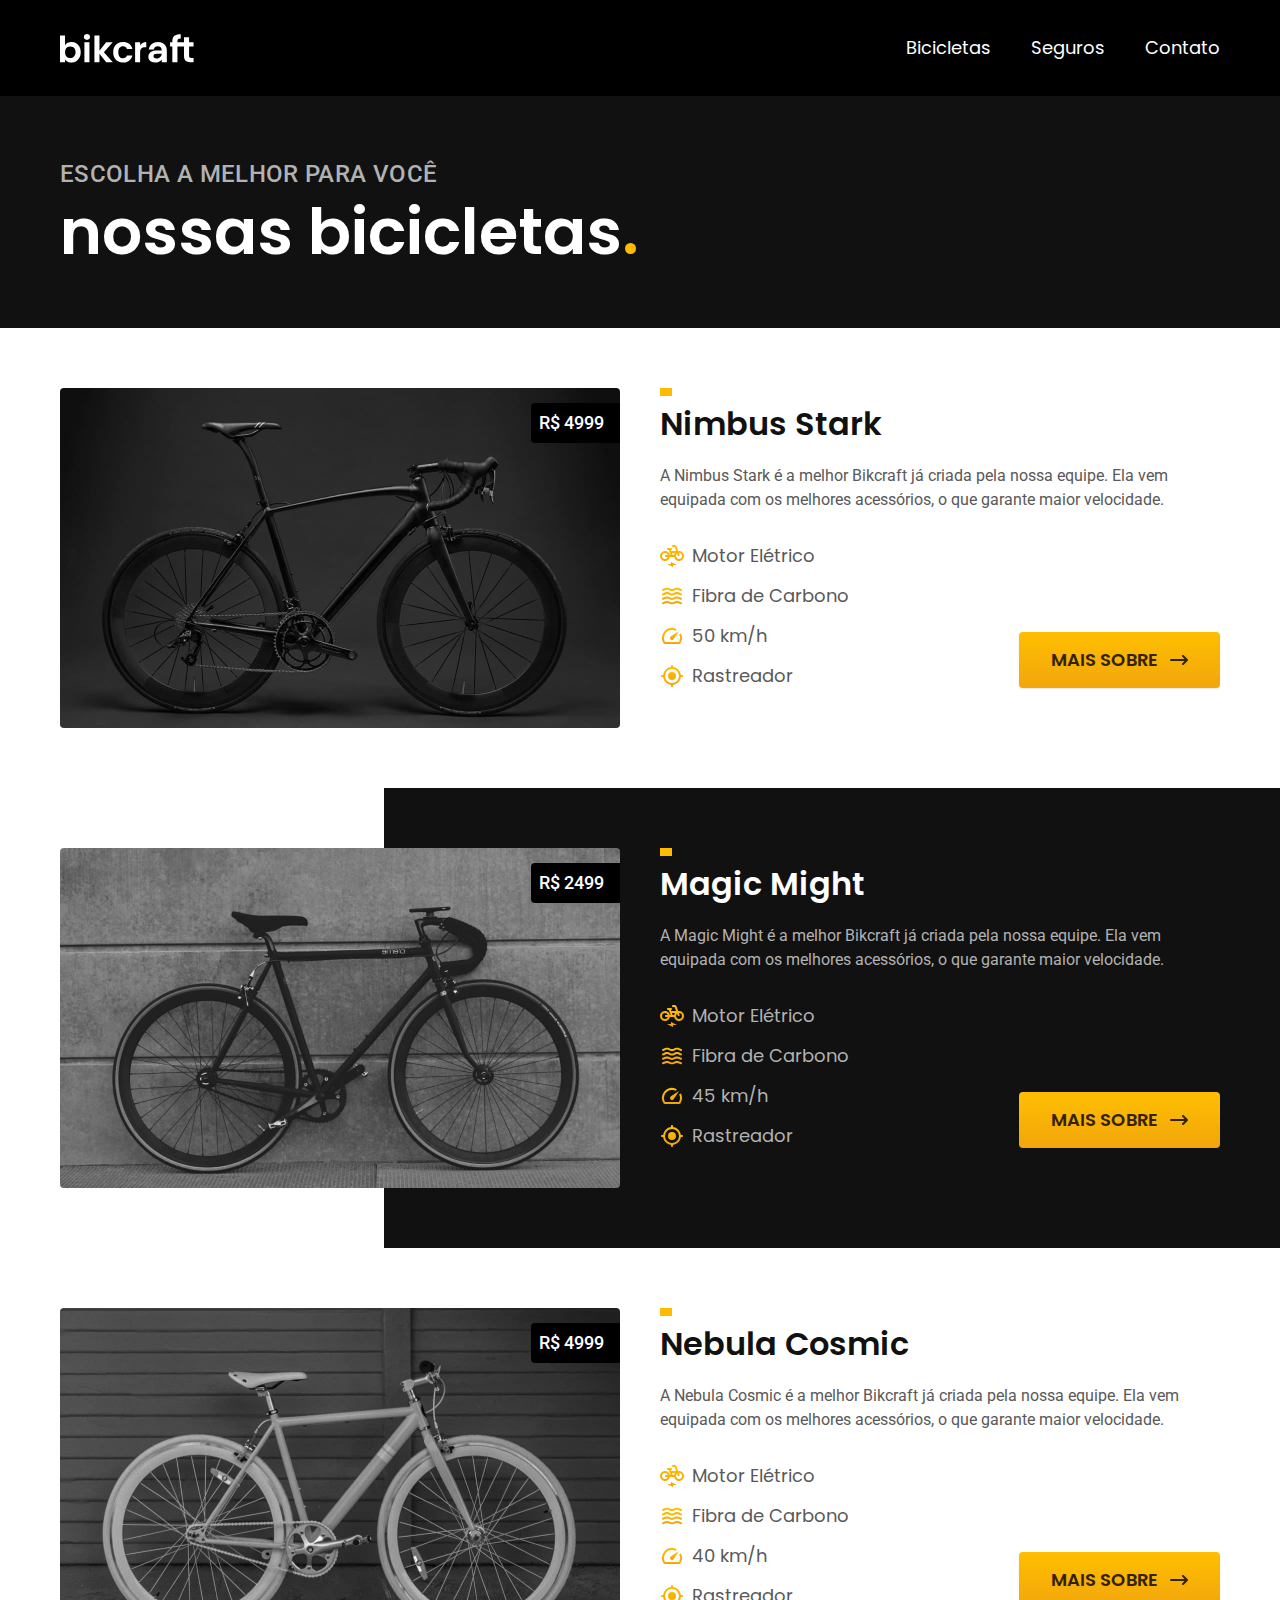
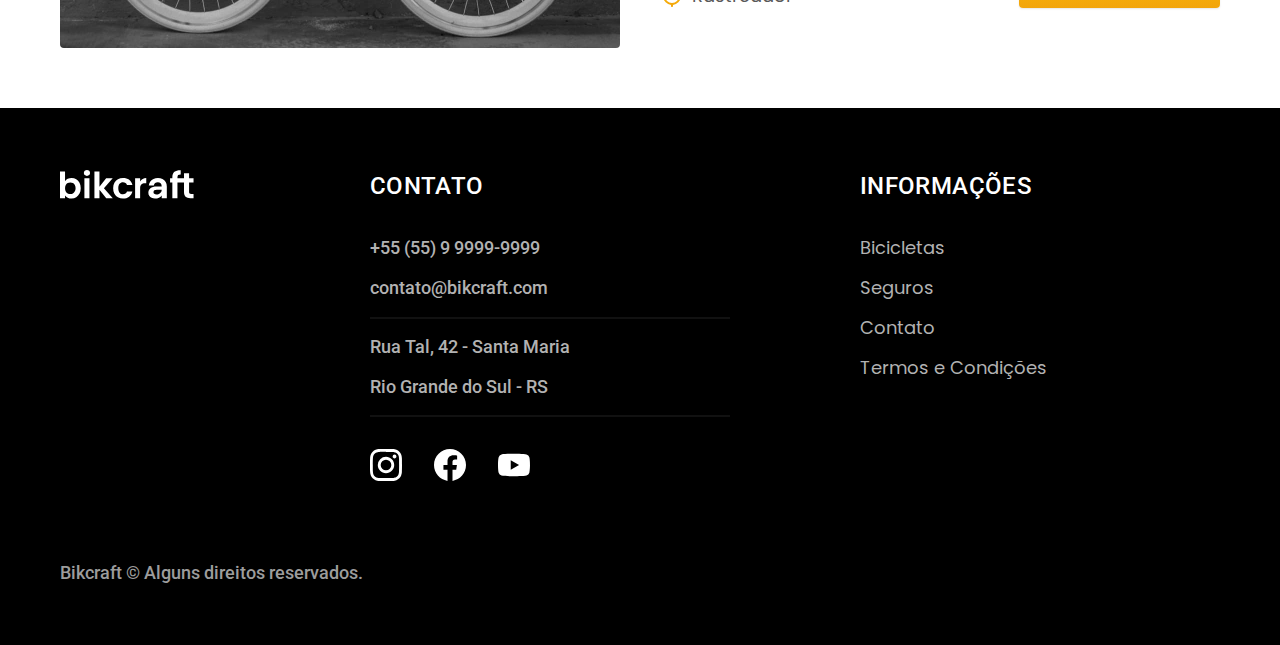
==== bicicletas.html @ 90b043e2 "pagina de bicicletas" ====
<!DOCTYPE html>
<html lang="pt-br">

<head>
  <meta charset="UTF-8">
  <meta http-equiv="X-UA-Compatible" content="IE=edge">
  <meta name="viewport" content="width=device-width, initial-scale=1.0">
  <title>Bicicletas | Bikcraft</title>
  <meta name="description" content="Bicicletas Bikcraft.">

  <link rel="stylesheet" href="./css/style.css">

  <link rel="preconnect" href="https://fonts.googleapis.com">
  <link rel="preconnect" href="https://fonts.gstatic.com" crossorigin>
  <link href="https://fonts.googleapis.com/css2?family=Merriweather:ital,wght@1,900&family=Poppins:wght@400;600&family=Roboto:wght@400;500&display=swap" rel="stylesheet">

</head>

<body id="bicicletas">

  <header class="header-bg">
    <div class="header container">

      <a href="/"><img src="./img/bikcraft.svg" alt="Bikcraft"></a>

      <nav aria-label="primaria">
        <ul class="header-menu font-1-m cor-0">
          <li><a href="./bicicletas.html">Bicicletas</a></li>
          <li><a href="./seguros.html">Seguros</a></li>
          <li><a href="./contato.html">Contato</a></li>
        </ul>
      </nav>
    </div>
  </header>

  <main>
    <div class="titulo-bg">
      <div class="titulo container">
        <p class="font-2-l-b cor-5">Escolha a melhor para você</p>
        <h1 class="font-1-xxl cor-0">nossas bicicletas<span class="cor-p1">.</span></h1>
      </div>
    </div>

    <!-- Primeira bicicleta -->
    <div>
      <div class="bicicletas container">
        <div class="bicicletas-imagem">
          <img src="./img/bicicletas/nimbus.jpg" alt="Bicicleta preta">
          <span class="font-2-m cor-0">R$ 4999</span>
        </div>
        <div class="bicicletas-conteudo">
          <h2 class="font-1-xl">Nimbus Stark</h2>
          <p class="font-2-s cor-8">A Nimbus Stark é a melhor Bikcraft já criada pela nossa equipe. Ela vem equipada com os melhores acessórios, o que garante maior velocidade.</p>
          <ul class="font-1-m cor-8">
            <li><img src="./img/icones/eletrica.svg" alt="">Motor Elétrico</li>
            <li><img src="./img/icones/carbono.svg" alt="">Fibra de Carbono</li>
            <li><img src="./img/icones/velocidade.svg" alt="">50 km/h</li>
            <li><img src="./img/icones/rastreador.svg" alt="">Rastreador</li>
          </ul>
          <a class="botao seta" href="./bicicletas/nimbus.html">Mais Sobre</a>
        </div>
      </div>
    </div>

    <!-- Segunda bicicleta -->
    <div class="bicicletas-bg">
      <div class="bicicletas container">
        <div class="bicicletas-imagem">
          <img src="./img/bicicletas/magic.jpg" alt="Bicicleta preta">
          <span class="font-2-m cor-0">R$ 2499</span>
        </div>
        <div class="bicicletas-conteudo">
          <h2 class="font-1-xl cor-0">Magic Might</h2>
          <p class="font-2-s cor-5">A Magic Might é a melhor Bikcraft já criada pela nossa equipe. Ela vem equipada com os melhores acessórios, o que garante maior velocidade.</p>
          <ul class="font-1-m cor-5">
            <li><img src="./img/icones/eletrica.svg" alt="">Motor Elétrico</li>
            <li><img src="./img/icones/carbono.svg" alt="">Fibra de Carbono</li>
            <li><img src="./img/icones/velocidade.svg" alt="">45 km/h</li>
            <li><img src="./img/icones/rastreador.svg" alt="">Rastreador</li>
          </ul>
          <a class="botao seta" href="./bicicletas/magic.html">Mais Sobre</a>
        </div>
      </div>
    </div>

    <!-- Terceira bicicleta -->
    <div>
      <div class="bicicletas container">
        <div class="bicicletas-imagem">
          <img src="./img/bicicletas/nebula.jpg" alt="Bicicleta preta">
          <span class="font-2-m cor-0">R$ 4999</span>
        </div>
        <div class="bicicletas-conteudo">
          <h2 class="font-1-xl">Nebula Cosmic</h2>
          <p class="font-2-s cor-8">A Nebula Cosmic é a melhor Bikcraft já criada pela nossa equipe. Ela vem equipada com os melhores acessórios, o que garante maior velocidade.</p>
          <ul class="font-1-m cor-8">
            <li><img src="./img/icones/eletrica.svg" alt="">Motor Elétrico</li>
            <li><img src="./img/icones/carbono.svg" alt="">Fibra de Carbono</li>
            <li><img src="./img/icones/velocidade.svg" alt="">40 km/h</li>
            <li><img src="./img/icones/rastreador.svg" alt="">Rastreador</li>
          </ul>
          <a class="botao seta" href="./bicicletas/nebula.html">Mais Sobre</a>
        </div>
      </div>
    </div>

  </main>

  <footer class="footer-bg">
    <div class="footer container">
      <div class="footer-logo">
        <img src="./img/bikcraft.svg" alt="Bikcraft">
      </div>
      <div class="footer-contato">
        <h3 class="font-2-l-b cor-0">Contato</h3>
        <ul class="font-2-m cor-5">
          <li><a href="tel:+5555999999999">+55 (55) 9 9999-9999</a></li>
          <li><a href="mailto:contato@bikcraft.com">contato@bikcraft.com</a></li>
          <li>Rua Tal, 42 - Santa Maria</li>
          <li>Rio Grande do Sul - RS</li>
        </ul>
        <div class="footer-redes">
          <a href="#"><img src="./img/redes/instagram.svg" alt="Instagram"></a>
          <a href="#"><img src="./img/redes/facebook.svg" alt="Facebook"></a>
          <a href="#"><img src="./img/redes/youtube.svg" alt="Youtube"></a>
        </div>
      </div>
      <div class="footer-info">
        <h3 class="font-2-l-b cor-0">Informações</h3>
        <nav>
          <ul class="font-1-m cor-5">
            <li><a href="./bicicletas.html">Bicicletas</a></li>
            <li><a href="./seguros.html">Seguros</a></li>
            <li><a href="./contato.html">Contato</a></li>
            <li><a href="./termos.html">Termos e Condições</a></li>
          </ul>
        </nav>
      </div>
      <p class="footer-copy font-2-m cor-6">Bikcraft &copy; Alguns direitos reservados.</p>
    </div>
  </footer>

</body>

</html>
---- css/style.css ----
@import "./global/global.css";
@import "./utilities/tipografia.css";
@import "./utilities/cores.css";

@import "./global/header.css";
@import "./global/footer.css";

/* Utilidades */
@import "./utilities/components.css";

/* Home */
@import "./home/introducao.css";
@import "./home/tecnologia.css";
@import "./home/parceiros.css";
@import "./home/depoimento.css";

/* Bicicletas */
@import "./bicicletas/bicicletas-lista.css";
@import "./bicicletas/bicicletas.css";

/* Seguros */
@import "./seguros/seguros.css";

/* Termos */
@import "./termos/termos.css";
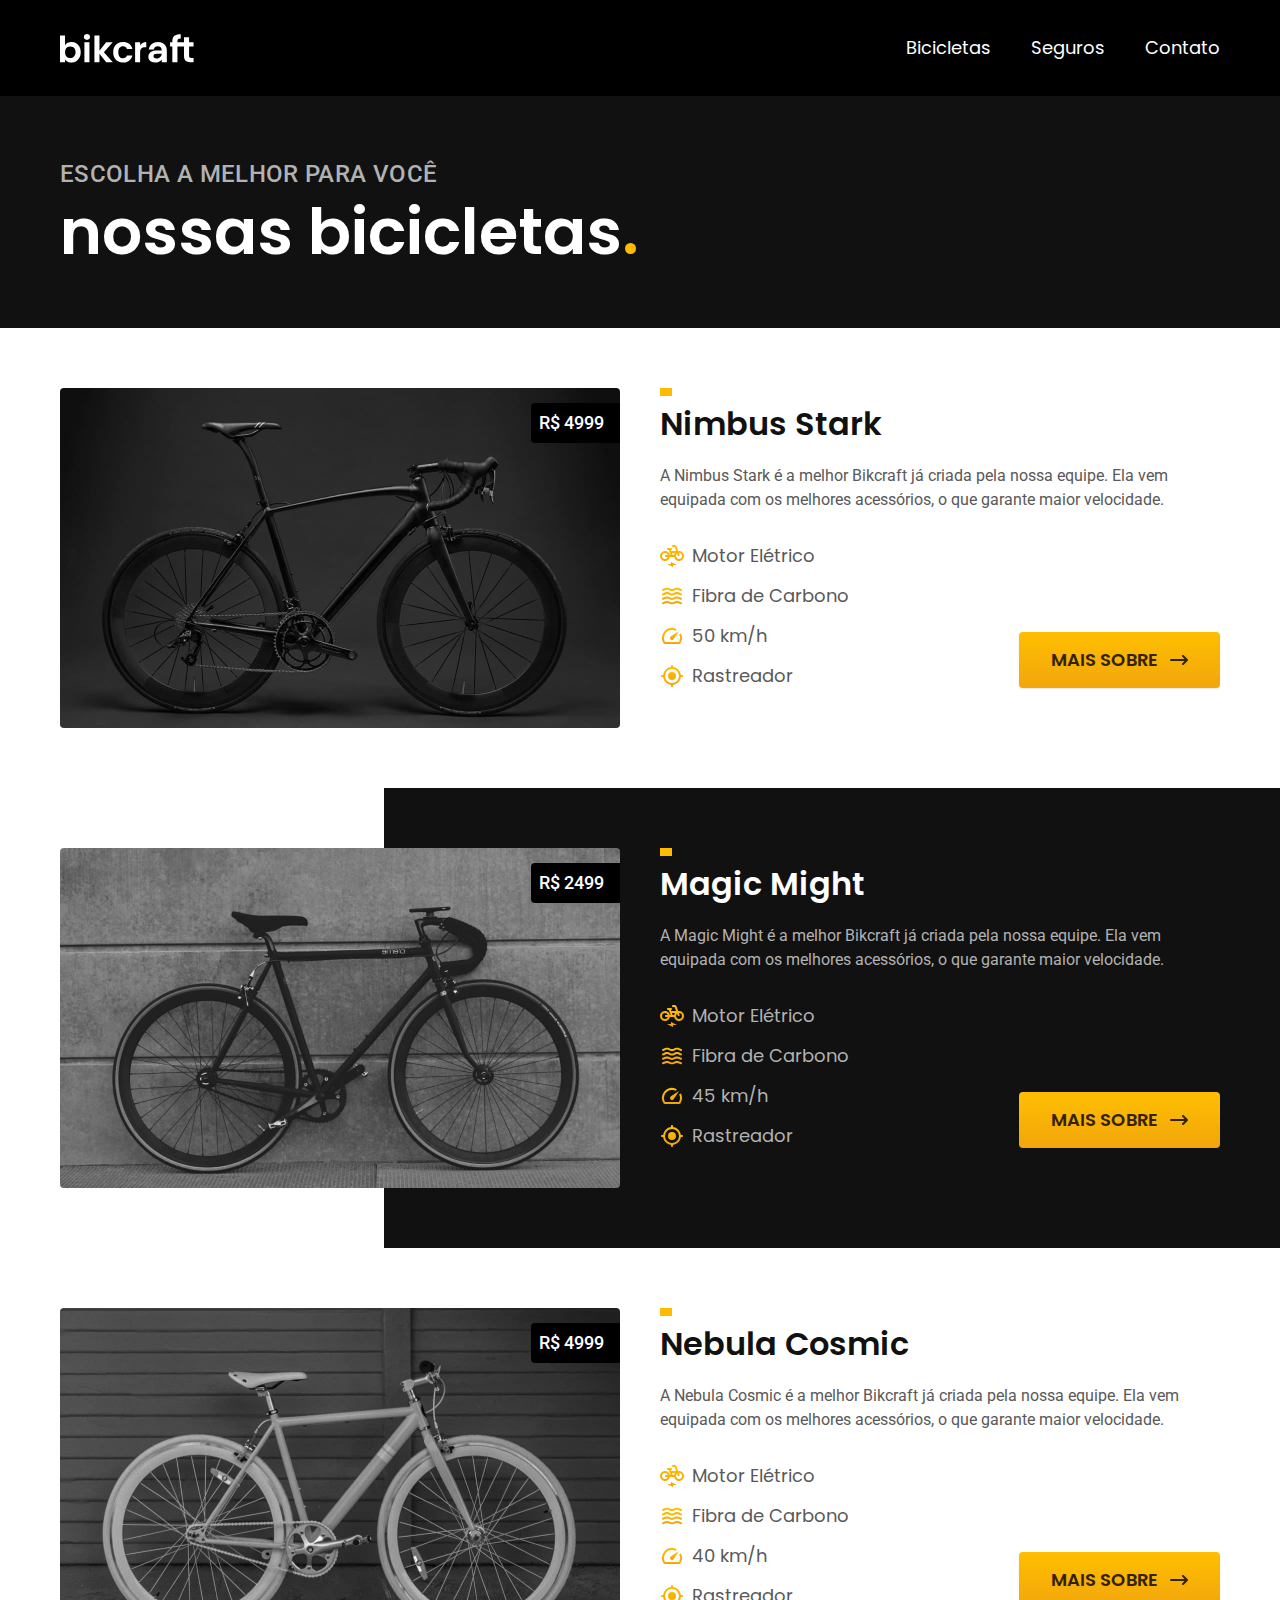
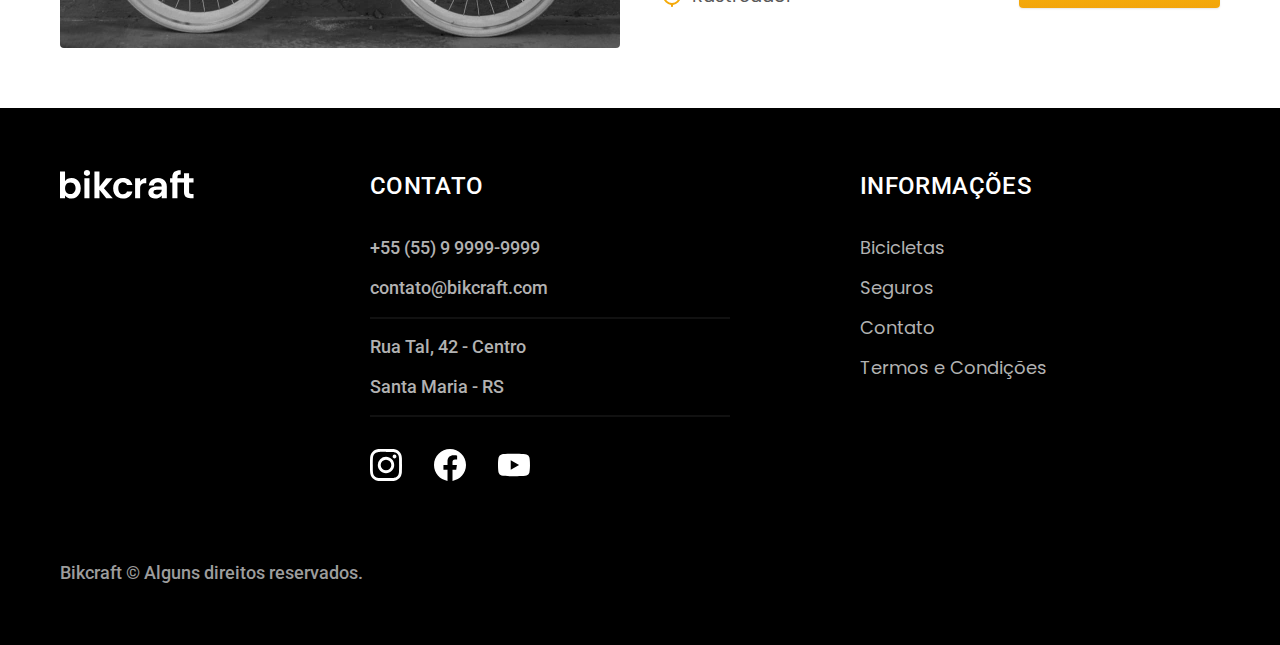
==== commit 092c3d11: "update e criação de paginas" ====
--- a/bicicletas.html
+++ b/bicicletas.html
@@ -116,8 +116,8 @@
         <ul class="font-2-m cor-5">
           <li><a href="tel:+5555999999999">+55 (55) 9 9999-9999</a></li>
           <li><a href="mailto:contato@bikcraft.com">contato@bikcraft.com</a></li>
-          <li>Rua Tal, 42 - Santa Maria</li>
-          <li>Rio Grande do Sul - RS</li>
+          <li>Rua Tal, 42 - Centro</li>
+          <li>Santa Maria - RS</li>
         </ul>
         <div class="footer-redes">
           <a href="#"><img src="./img/redes/instagram.svg" alt="Instagram"></a>
--- a/css/style.css
+++ b/css/style.css
@@ -7,6 +7,7 @@
 
 /* Utilidades */
 @import "./utilities/components.css";
+@import "./utilities/form.css";
 
 /* Home */
 @import "./home/introducao.css";
@@ -18,8 +19,18 @@
 @import "./bicicletas/bicicletas-lista.css";
 @import "./bicicletas/bicicletas.css";
 
+/* Bicicleta */
+@import "./bicicleta/bicicleta.css";
+@import "./bicicleta/seguro.css";
+
 /* Seguros */
 @import "./seguros/seguros.css";
+@import "./seguros/vantagens.css";
+@import "./seguros/perguntas.css";
+
+/* Contato */
+@import "./contato/contato.css";
+@import "./contato/lojas.css";
 
 /* Termos */
 @import "./termos/termos.css";
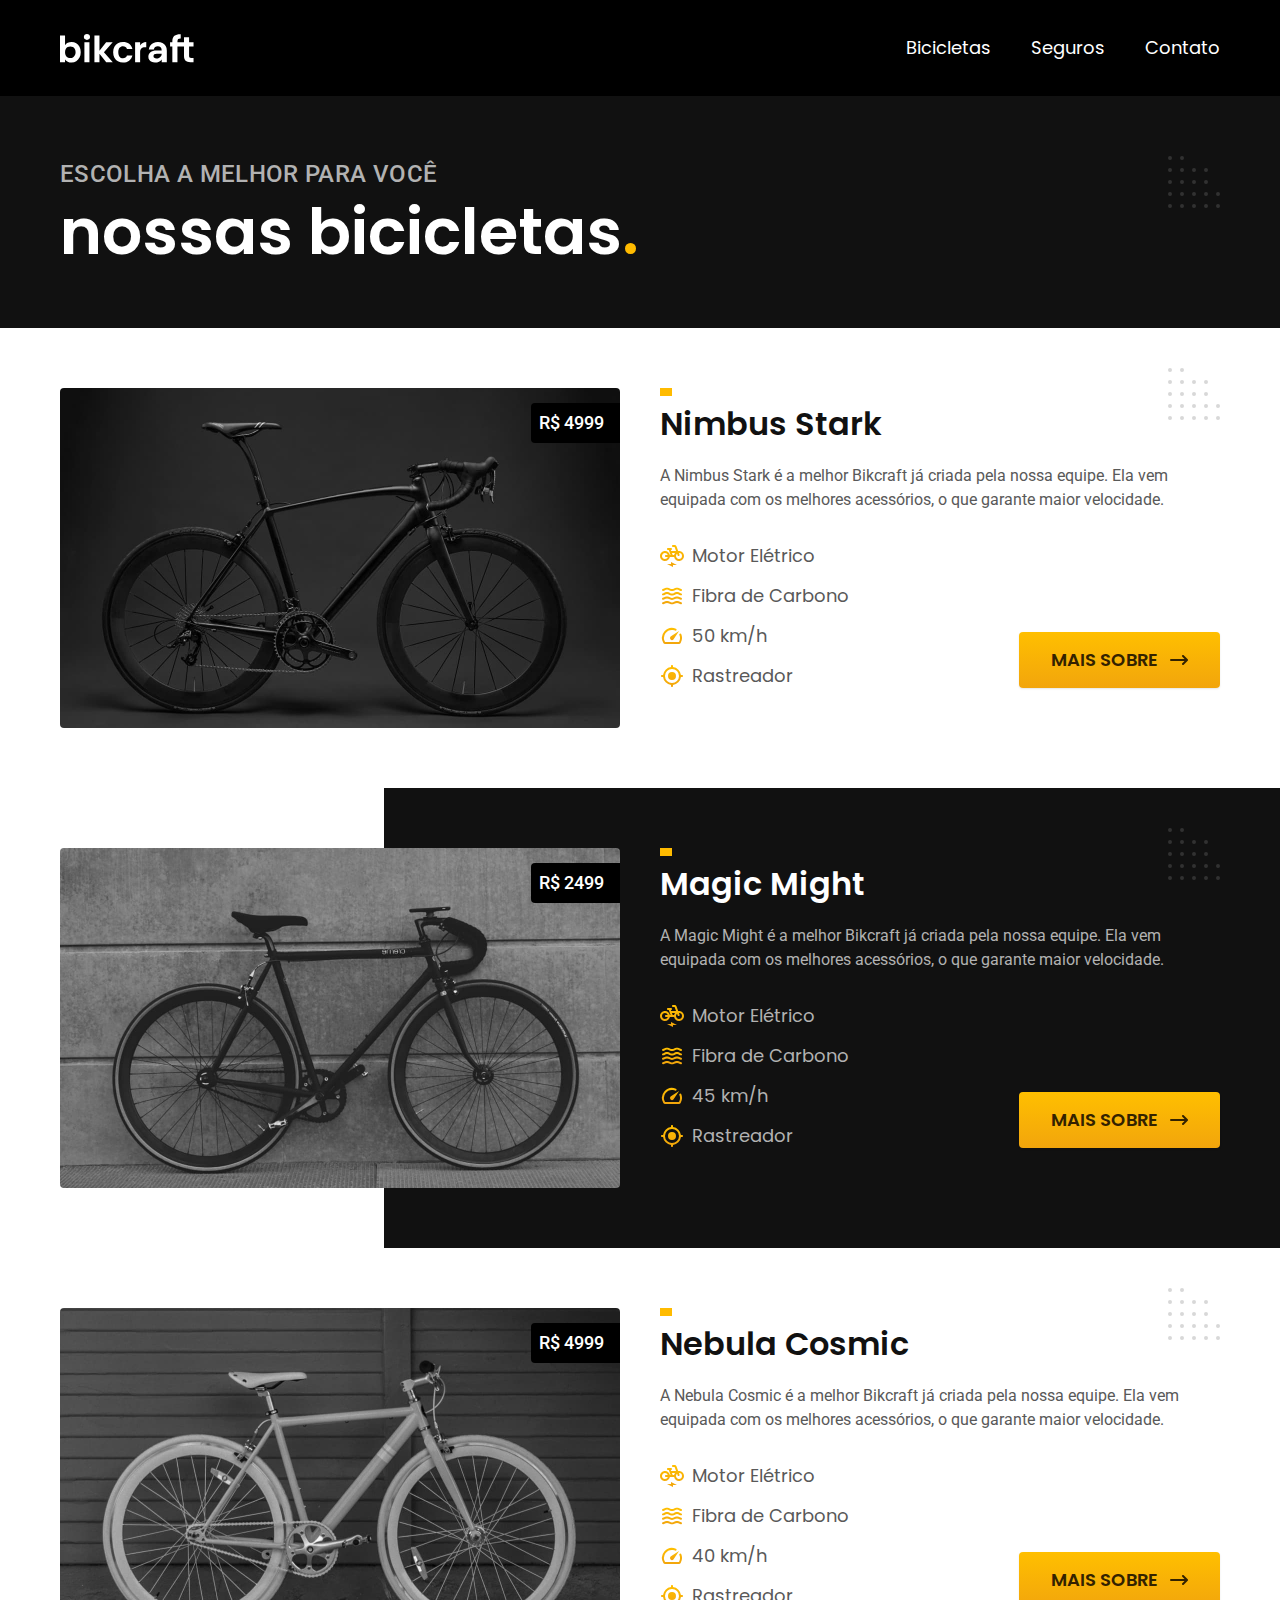
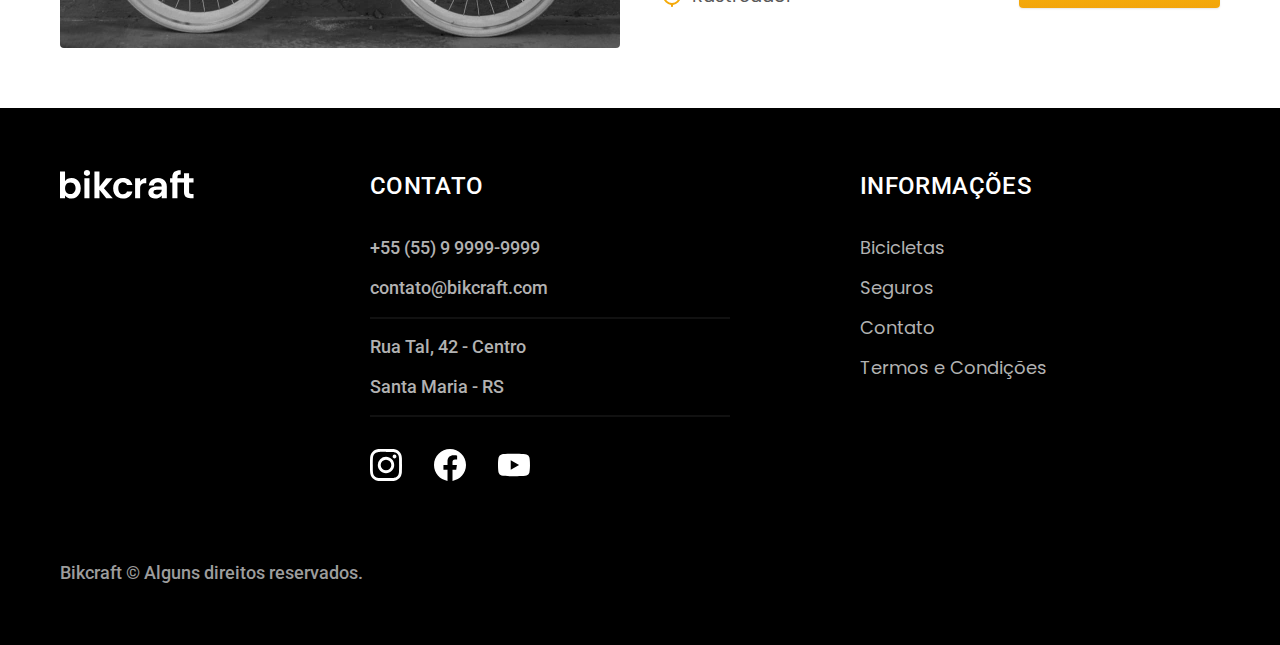
==== commit 4d871dbb: "html e css prontos" ====
--- a/bicicletas.html
+++ b/bicicletas.html
@@ -8,6 +8,7 @@
   <title>Bicicletas | Bikcraft</title>
   <meta name="description" content="Bicicletas Bikcraft.">
 
+  <link rel="preload" href="./css/style.css" as="style">
   <link rel="stylesheet" href="./css/style.css">
 
   <link rel="preconnect" href="https://fonts.googleapis.com">
--- a/css/style.css
+++ b/css/style.css
@@ -32,5 +32,8 @@
 @import "./contato/contato.css";
 @import "./contato/lojas.css";
 
+/* Orçamento */
+@import "./orcamento/orcamento.css";
+
 /* Termos */
 @import "./termos/termos.css";
--- a/css/style.css
+++ b/css/style.css
@@ -32,5 +32,8 @@
 @import "./contato/contato.css";
 @import "./contato/lojas.css";
 
+/* Orçamento */
+@import "./orcamento/orcamento.css";
+
 /* Termos */
 @import "./termos/termos.css";
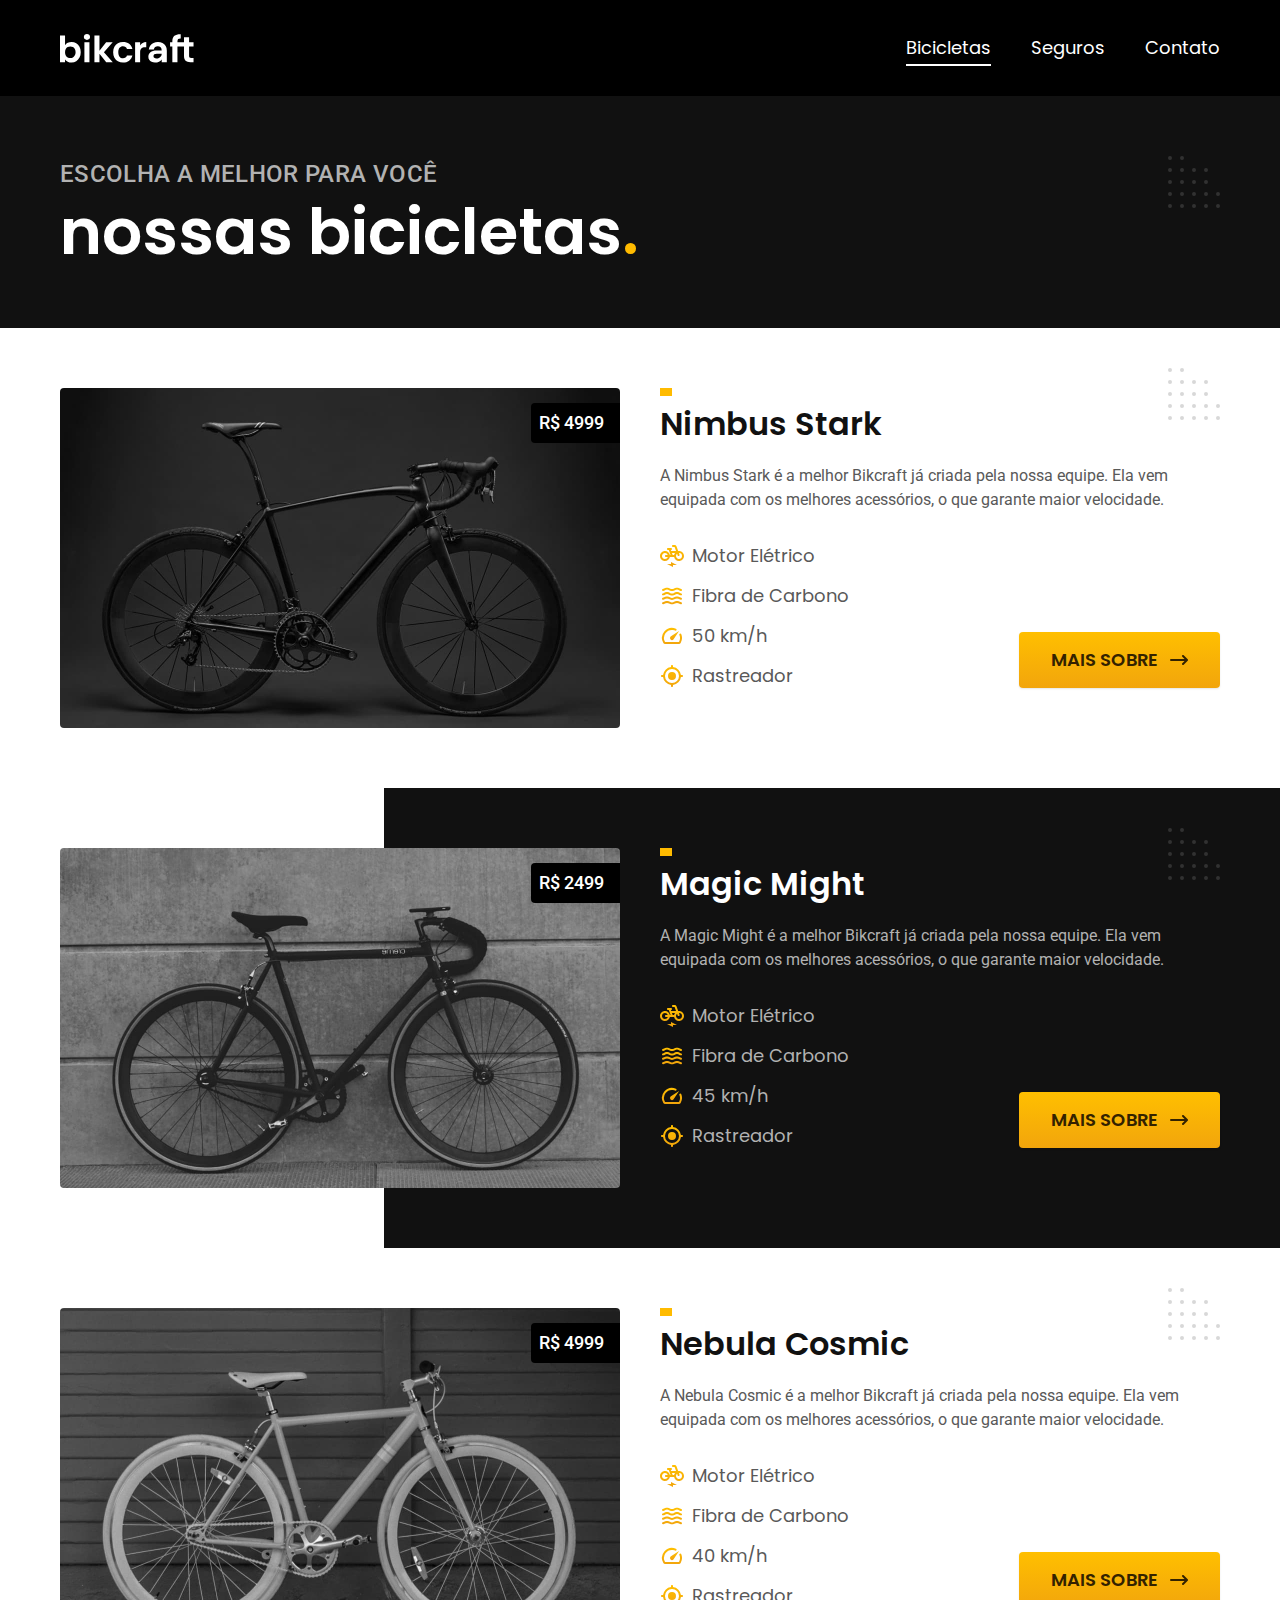
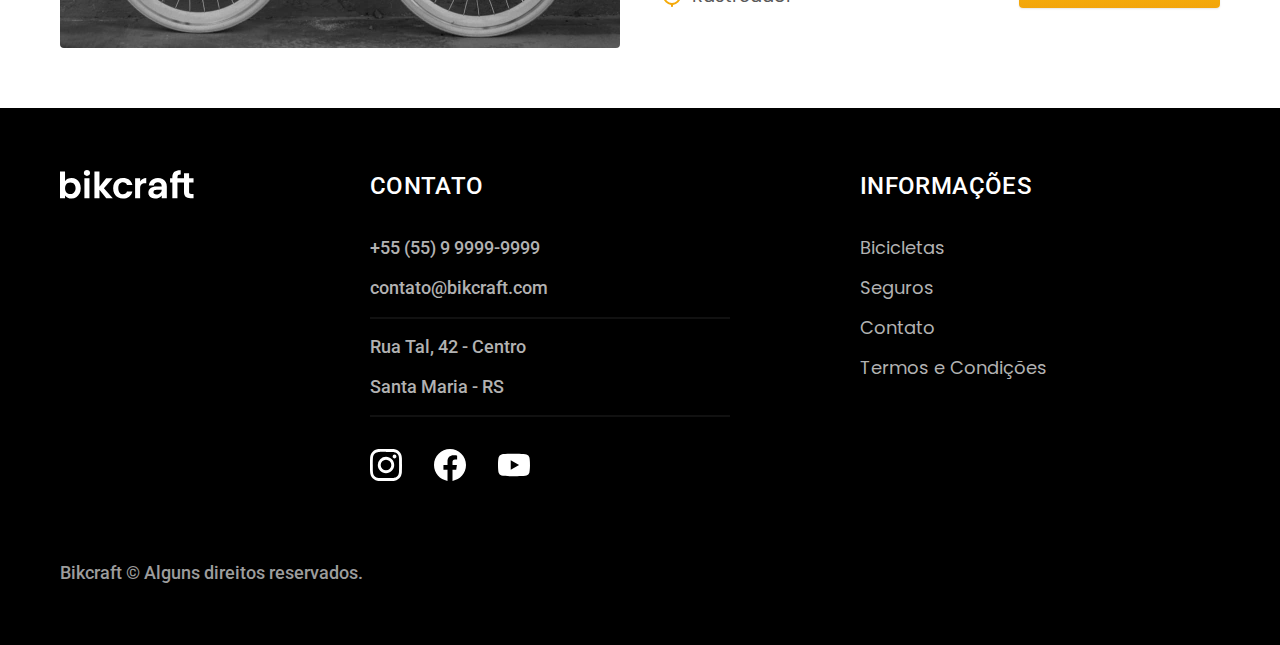
==== commit 02bcc3a8: "adicionando animacoes js" ====
--- a/bicicletas.html
+++ b/bicicletas.html
@@ -22,7 +22,7 @@
   <header class="header-bg">
     <div class="header container">
 
-      <a href="/"><img src="./img/bikcraft.svg" alt="Bikcraft"></a>
+      <a href="./index.html"><img src="./img/bikcraft.svg" alt="Bikcraft"></a>
 
       <nav aria-label="primaria">
         <ul class="header-menu font-1-m cor-0">
@@ -140,6 +140,7 @@
       <p class="footer-copy font-2-m cor-6">Bikcraft &copy; Alguns direitos reservados.</p>
     </div>
   </footer>
+  <script src="./js/script.js"></script>
 
 </body>
 
